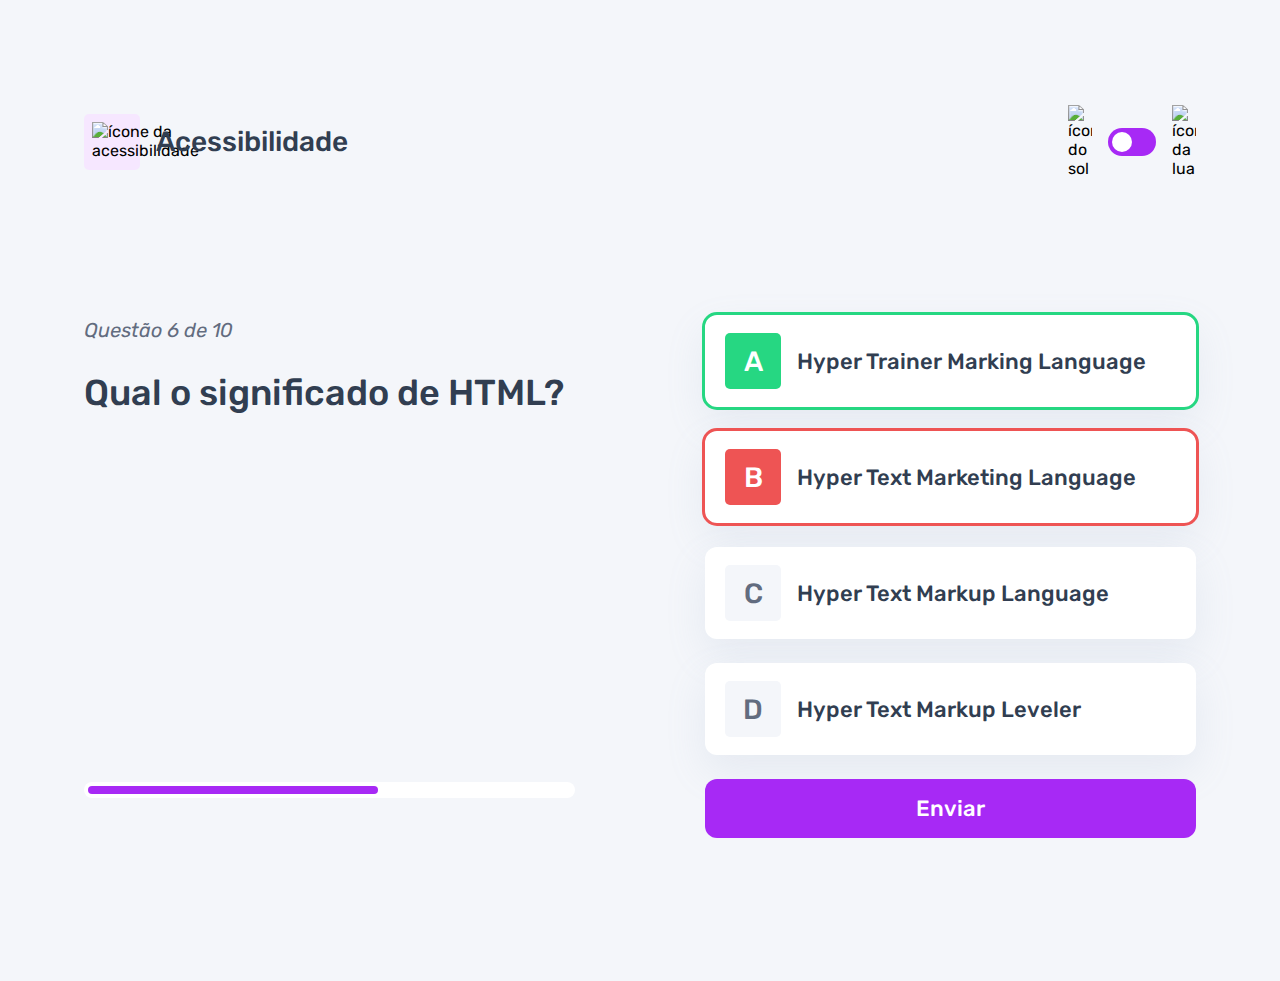
==== pages/quiz/quiz.html @ 1d3e14a3 "add a responsividade para o desktop" ====
<!DOCTYPE html>
<html lang="pt-BR">
<head>
    <meta charset="UTF-8">
    <meta name="viewport" content="width=device-width, initial-scale=1.0">
    <link rel="preconnect" href="https://fonts.googleapis.com">
    <link rel="preconnect" href="https://fonts.gstatic.com" crossorigin>
    <link href="https://fonts.googleapis.com/css2?family=Rubik:ital,wght@0,300..900;1,300..900&display=swap" rel="stylesheet">
    <link rel="stylesheet" href="quiz.css">
    <title>Quiz App</title>
</head>
<body class="">
    <header>
        <div class="assunto">
            <div class="assunto_icone">
                <img src="../../assets/images/icon-accessibility.svg" alt="ícone da acessibilidade">
            </div>

            <h1>Acessibilidade</h1>
        </div>

        <div class="tema">
            <img src="../../assets/images/icon-sun-dark.svg" alt="ícone do sol">

            <button>
                <div></div>
            </button>

            <img src="../../assets/images/icon-moon-dark.svg" alt="ícone da lua">
        </div>
    </header>

    <main>
        <section class="pergunta">
        <div>
            <p>Questão 6 de 10</p>

            <h2>Qual o significado de HTML?</h2>
        </div>
            <div class="barra_progresso">
                <div></div>
            </div>
        </section>

        <section class="alternativas">
            <form action="">
                <label for="alternativa_a" id="correta">
                    <input type="radio" id="alternativa_a" name="alternativa">

                    <div>
                        <span>A</span>
                        Hyper Trainer Marking Language
                    </div>
                </label>

                <label for="alternativa_b" id="errada">
                    <input type="radio" id="alternativa_b" name="alternativa">

                    <div>
                        <span>B</span>
                        Hyper Text Marketing Language
                    </div>
                </label> 
                

                <label for="alternativa_c">
                    <input type="radio" id="alternativa_c" name="alternativa">

                    <div>
                        <span>C</span>
                        Hyper Text Markup Language
                    </div>
                </label>


                <label for="alternativa_d">
                    <input type="radio" id="alternativa_d" name="alternativa">

                    <div>
                        <span>D</span>
                        Hyper Text Markup Leveler
                    </div>
                </label>
            </form>

            <button>Enviar</button>
        </section>
    </main>
</body>
</html>
---- pages/quiz/quiz.css ----
/*ESTE É O QUIZ CSS*/

*{
    margin: 0;
    padding: 0;
    box-sizing: border-box;
    font-family: "Rubik", sans-serif;
    -webkit-font-smoothing: antialiased;
}

:root{
    --bg-color: #f4f6fa;
    --purple: #a729f5;
    --white: #fff;
    --primary-text-color: #313e51;
    --secondary-text-color: #626c7f;
    --button-bg: #fff;
    --shadow: 0px 16px 40px 0px rgba(143, 160, 193, 0.14);
    --bg-html: #fff1e9;
    --bg-css: #e0fdef;
    --bg-js: #ebf0ff;
    --bg-acess: #f6e7ff;
    --green: #26d782;
    --red: #ee5454;
    --bg-mobile: url(../../assets/images/pattern-background-mobile-light.svg);
    --bg-desktop: url(../../assets/images/pattern-background-desktop-light.svg);
}

body.escuro{
    --bg-color: #313e51;
    --bg-mobile: url(../../assets/images/pattern-background-mobile-dark.svg);
    --bg-desktop: url(../../assets/images/pattern-background-desktop-dark.svg);
    --primary-text-color: #fff; 
    --secondary-text-color: #abc1e1;
    --button-bg: #3b4d66;
    --shadow: 0px 16px 40px 0px rgba(49, 62, 81, 0.14);
}

body{
    height: 100svh;
    background: var(--bg-mobile) var(--bg-color);
    background-repeat: no-repeat;
    background-size: cover;
}

header{
    display: flex;
    justify-content: space-between;
    padding: 16px 24px;
}

.assunto{
    display: flex;
    align-items: center;
    gap: 16px;
}

.assunto_icone{
    background: var(--bg-acess);
    width: 40px;
    height: 40px;
    padding: 5px;
    border-radius: 5px;
}

.assunto_icone img{
    width: 100%;
}

.assunto h1{
    font-size: 18px;
    font-weight: 500;
    color: var(--primary-text-color);
}

.tema{
    padding: 8px 0;
    display: flex;
    align-items: center;
    gap: 8px; 
}

.tema img{
    width: 16px;
}

.tema button{
    height: 20px;
    width: 32px;
    background: var(--purple);
    border: 0;
    border-radius: 999px;
    padding: 4px;
}

.tema button div{
    background: var(--white);
    width: 12px;
    height: 12px;
    border-radius: 999px;
}

main{
    padding: 32px 24px;
}

.pergunta{
    margin-bottom: 40px;
}

.pergunta p{
    font-style: italic;
    font-size: 14px;
    color: var(--secondary-text-color);
    margin-bottom: 12px;
}

.pergunta h2{
    font-size: 20px;
    font-weight: 500;
    color: var(--primary-text-color);
    line-height: 24px;
    margin-bottom: 24px;
}

.barra_progresso{
    background: var(--button-bg);
    height: 16px;
    padding: 4px;
    border-radius: 999px;
}

.barra_progresso div{
    height: 100%;
    width: 60%;
    background: var(--purple);
    border-radius: 999px;
}

.alternativas form{
    display: flex;
    flex-direction: column;
    gap: 12px;
    margin-bottom: 12px;
}

.alternativas label{ 
    display: block;
    background: var(--button-bg);
    padding: 12px;
    font-size: 18px;
    font-weight: 500;
    border-radius: 12px;
    box-shadow: var(--shadow);
    color: var(--primary-text-color);
}

.alternativas label:has(input:checked){
    outline: 3px solid var(--purple);

    & span{
        background: var(--purple);
        color: var(--white);
    }
}

.alternativas label#correta{
    outline: 3px solid var(--green);

    & span{
        background: var(--green);
        color: var(--white);
    }
}

.alternativas label#errada{
    outline: 3px solid var(--red);

    & span{
        background: var(--red);
        color: var(--white);
    }
}

.alternativas input{
    display: none;
}

.alternativas div{
    display: flex;
    align-items: center;
    gap: 16px;
}

.alternativas div span{
    display: block;
    width: 40px;
    height: 40px;
    background: var(--bg-color);
    color: var(--secondary-text-color);

    display: flex;
    align-items: center;
    justify-content: center;
    border-radius: 5px;
    flex-shrink: 0;
}

.alternativas button{
    padding: 16px;
    border-radius: 12px;
    border: none;
    background: var(--purple);
    color: var(--white);
    width: 100%;

    font-size: 18px;
    font-weight: 500;
}



@media(min-width: 1100px){
    header{
        margin-block: 81px;
        max-width: 1160px;
        margin-inline: auto;
    }

    .assunto_icone{
        width: 56px;
        height: 56px;
        padding: 8px;
    }

    .assunto h1{
        font-size: 28px;
    }

    .tema{
        gap: 16px;
    }

    .tema img{
        width: 24px;

    }

    .tema button{
        width: 48px;
        height: 28px;
    }

    .tema button div{
        width: 20px;
        height: 20px;
    }

    main{
        max-width: 1160px;
        margin-inline: auto;
        gap: 130px;
        display: flex;
    }

    section{
        width: 100%;
    }

    .pergunta{
        display: flex;
        flex-direction: column;
        justify-content: space-between;
    }

    .pergunta p{
        font-size: 20px;
        line-height: 30px;
        margin-bottom: 27px;
    }

    .pergunta h2{
        font-size: 36px;
        line-height: 42px;
    }

    .alternativas form{
        gap: 24px;
        margin-bottom: 24px;
    }

    .alternativas label{
        font-size: 22px;
        padding: 18px 20px;
    }

    .alternativas div{
    }

    .alternativas div span{
        width: 56px;
        height: 56px;
        font-size: 28px;
    }

    .alternativas button{
        font-size: 22px;
    }
}
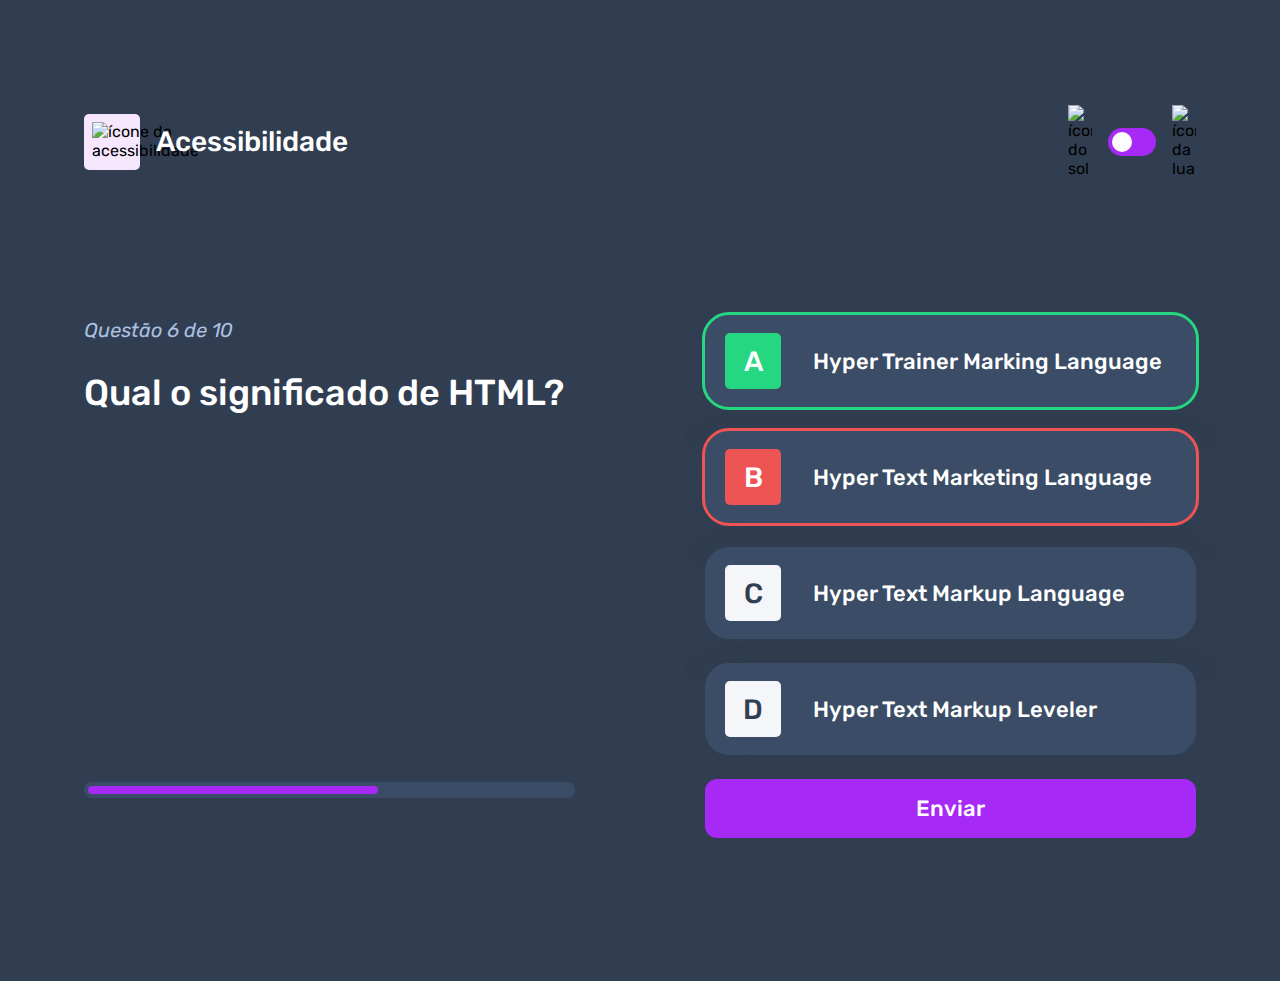
==== commit 594e614e: "ajuste das cores no dark" ====
--- a/pages/quiz/quiz.html
+++ b/pages/quiz/quiz.html
@@ -9,7 +9,7 @@
     <link rel="stylesheet" href="quiz.css">
     <title>Quiz App</title>
 </head>
-<body class="">
+<body class="escuro">
     <header>
         <div class="assunto">
             <div class="assunto_icone">
--- a/pages/quiz/quiz.css
+++ b/pages/quiz/quiz.css
@@ -10,7 +10,10 @@
 
 :root{
     --bg-color: #f4f6fa;
+    --bg-span: #f4f6fa;
+    --color-span: #626c7f;
     --purple: #a729f5;
+    --purple-hover: rgba(167, 41, 245, 0.7);
     --white: #fff;
     --primary-text-color: #313e51;
     --secondary-text-color: #626c7f;
@@ -28,6 +31,7 @@
 
 body.escuro{
     --bg-color: #313e51;
+    --color-span: #313e51;
     --bg-mobile: url(../../assets/images/pattern-background-mobile-dark.svg);
     --bg-desktop: url(../../assets/images/pattern-background-desktop-dark.svg);
     --primary-text-color: #fff; 
@@ -153,6 +157,14 @@
     border-radius: 12px;
     box-shadow: var(--shadow);
     color: var(--primary-text-color);
+    cursor: pointer;
+}
+
+.alternativas label:hover{
+    & span{
+        background: var(--bg-acess);
+        color: var(--purple);
+    }
 }
 
 .alternativas label:has(input:checked){
@@ -196,13 +208,13 @@
     display: block;
     width: 40px;
     height: 40px;
-    background: var(--bg-color);
-    color: var(--secondary-text-color);
+    background: var(--bg-span);
+    border-radius: 5px;
+    color: var(--color-span);
 
     display: flex;
     align-items: center;
     justify-content: center;
-    border-radius: 5px;
     flex-shrink: 0;
 }
 
@@ -218,6 +230,12 @@
     font-weight: 500;
 }
 
+.alternativas button:hover{
+    background: var(--purple-hover);
+    cursor: pointer;
+    transition: background 0.3s;
+}
+
 
 
 @media(min-width: 1100px){
@@ -292,9 +310,11 @@
     .alternativas label{
         font-size: 22px;
         padding: 18px 20px;
+        border-radius: 24px;
     }
 
     .alternativas div{
+        gap: 32px;
     }
 
     .alternativas div span{
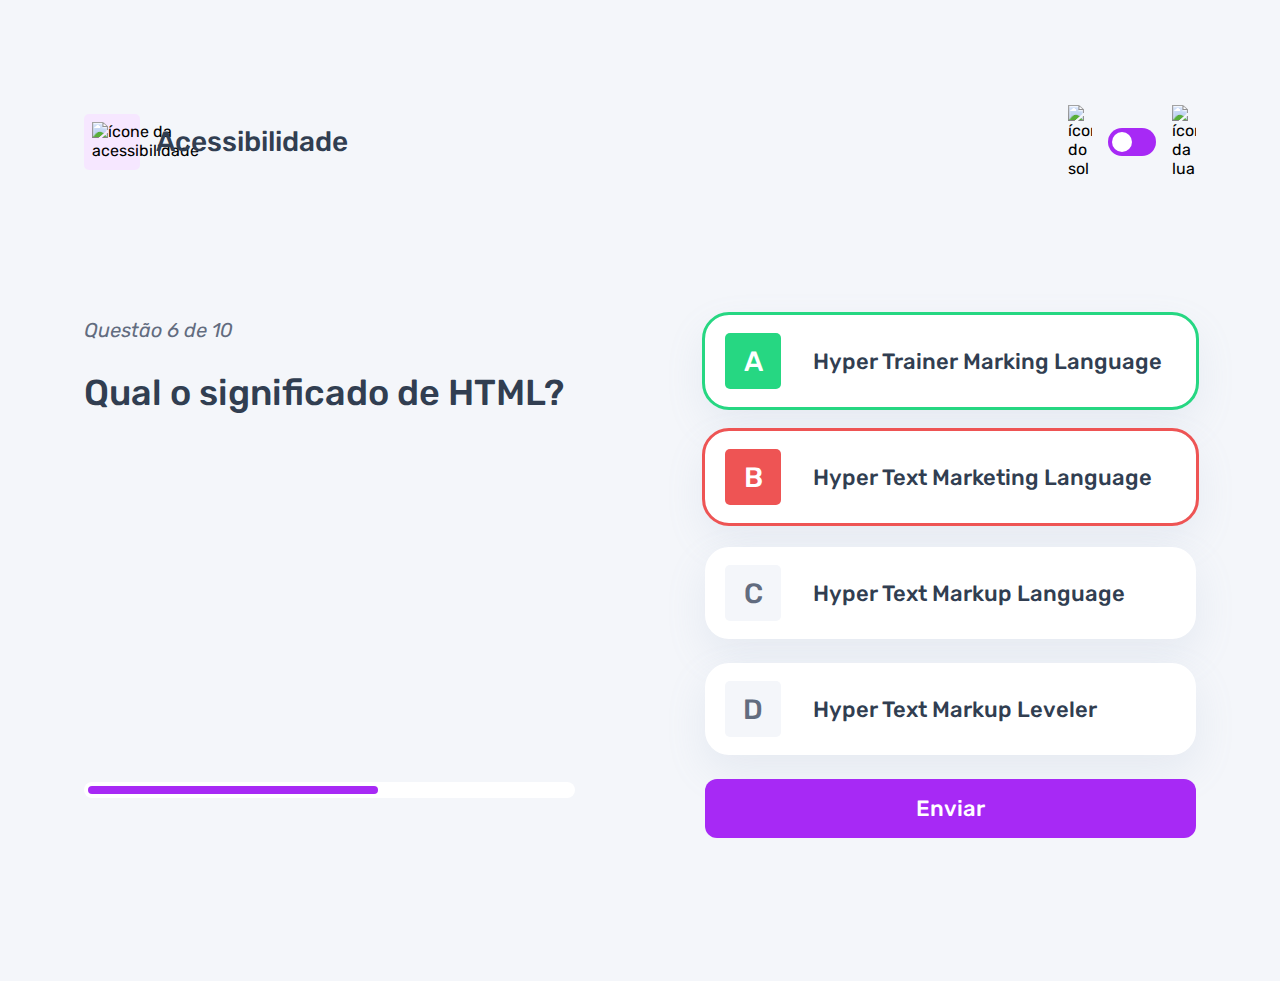
==== commit c99de699: "Ajuste fundo  para o desktop no quizhtml" ====
--- a/pages/quiz/quiz.html
+++ b/pages/quiz/quiz.html
@@ -9,7 +9,7 @@
     <link rel="stylesheet" href="quiz.css">
     <title>Quiz App</title>
 </head>
-<body class="escuro">
+<body class="">
     <header>
         <div class="assunto">
             <div class="assunto_icone">
--- a/pages/quiz/quiz.css
+++ b/pages/quiz/quiz.css
@@ -239,6 +239,12 @@
 
 
 @media(min-width: 1100px){
+    body{
+        background: var(--bg-desktop) var(--bg-color) ;
+        background-size: cover;
+        background-repeat: no-repeat;
+    }
+
     header{
         margin-block: 81px;
         max-width: 1160px;
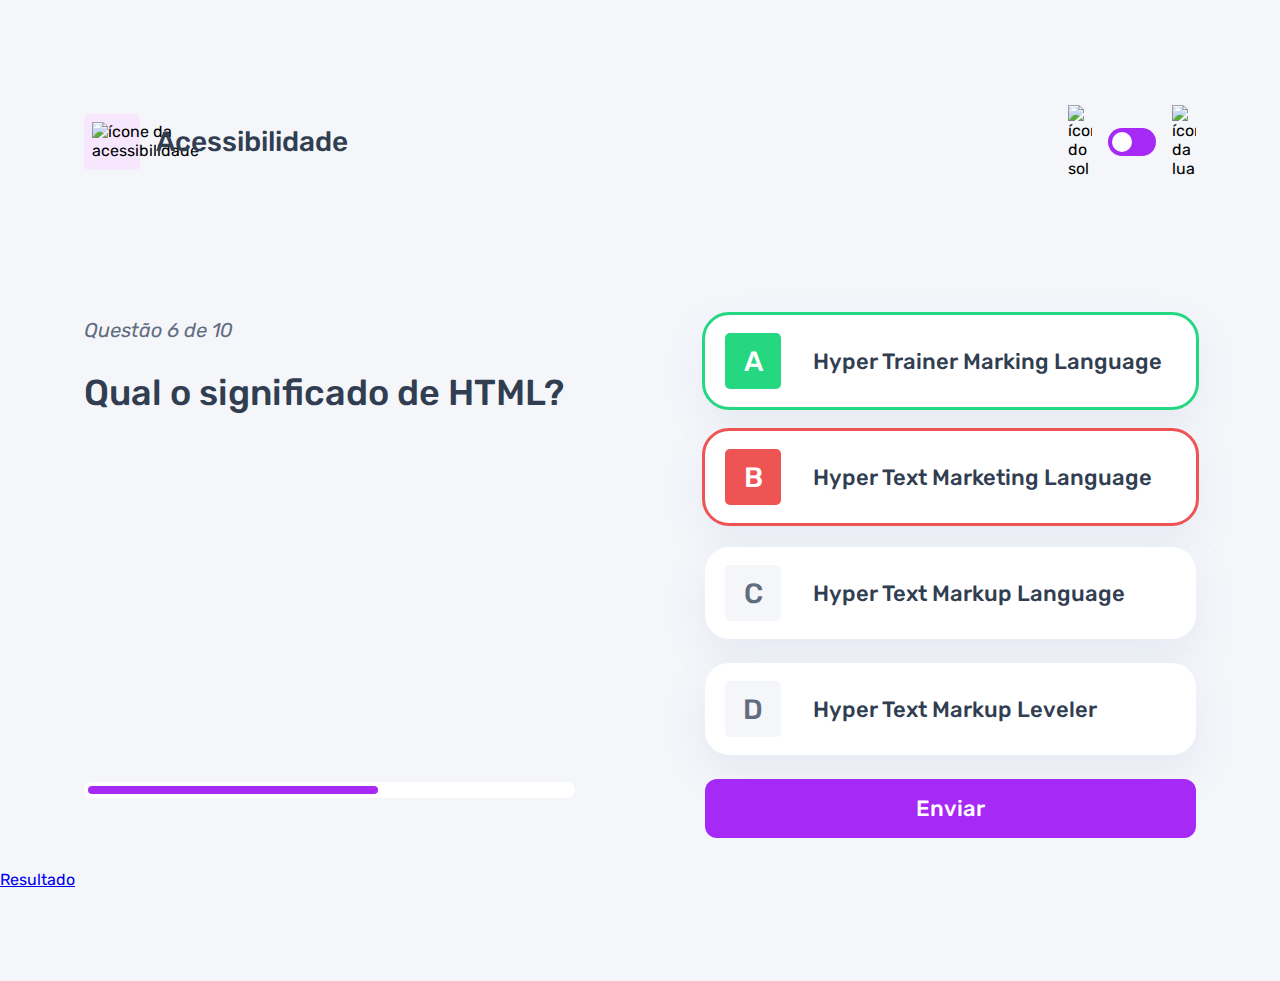
==== commit 329b6bcc: "Add do header no resultado.html" ====
--- a/pages/quiz/quiz.html
+++ b/pages/quiz/quiz.html
@@ -86,6 +86,8 @@
             <button>Enviar</button>
         </section>
     </main>
+
+    <a href="../resultado/resultado.html">Resultado</a>
 </body>
 </html>
 
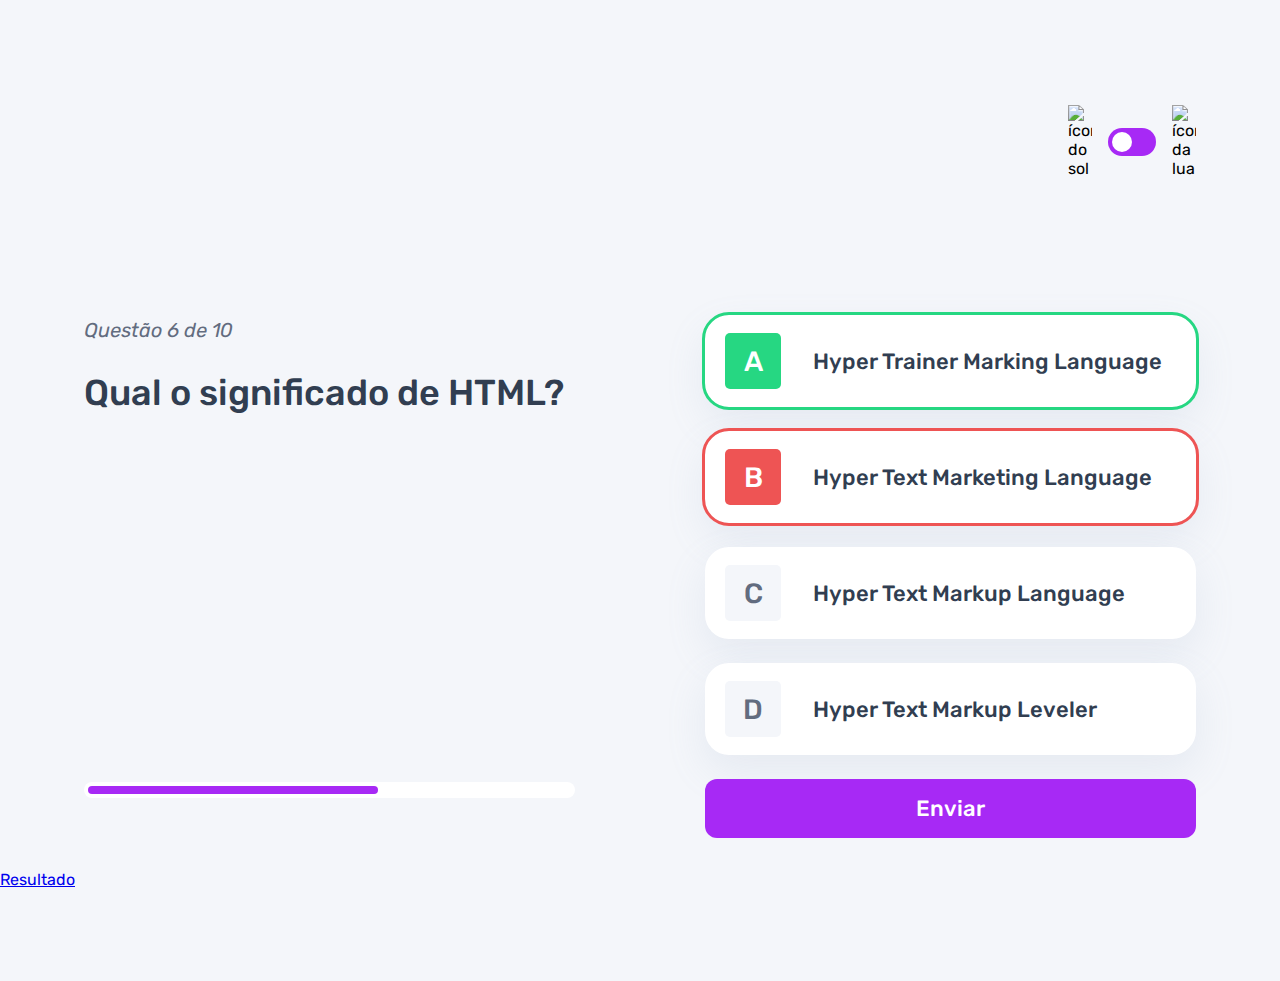
==== commit f0efae46: "alteração dinânmica do assunto da página" ====
--- a/pages/quiz/quiz.html
+++ b/pages/quiz/quiz.html
@@ -7,16 +7,17 @@
     <link rel="preconnect" href="https://fonts.gstatic.com" crossorigin>
     <link href="https://fonts.googleapis.com/css2?family=Rubik:ital,wght@0,300..900;1,300..900&display=swap" rel="stylesheet">
     <link rel="stylesheet" href="quiz.css">
+    <script src="./quiz.js" type="module" defer></script>
     <title>Quiz App</title>
 </head>
 <body class="">
     <header>
         <div class="assunto">
             <div class="assunto_icone">
-                <img src="../../assets/images/icon-accessibility.svg" alt="ícone da acessibilidade">
+                <img src="" alt="">
             </div>
 
-            <h1>Acessibilidade</h1>
+            <h1></h1>
         </div>
 
         <div class="tema">
--- a/pages/quiz/quiz.css
+++ b/pages/quiz/quiz.css
@@ -60,11 +60,26 @@
 }
 
 .assunto_icone{
-    background: var(--bg-acess);
     width: 40px;
     height: 40px;
     padding: 5px;
     border-radius: 5px;
+}
+
+.assunto_icone.html{
+    background: var(--bg-html);
+}
+
+.assunto_icone.css{
+    background: var(--bg-css);
+}
+
+.assunto_icone.javascript {
+    background: var(--bg-js);
+}
+
+.assunto_icone.acessibilidade{
+    background: var(--bg-acess);
 }
 
 .assunto_icone img{
@@ -95,6 +110,8 @@
     border: 0;
     border-radius: 999px;
     padding: 4px;
+    display: flex;
+    cursor: pointer;
 }
 
 .tema button div{
@@ -228,12 +245,12 @@
 
     font-size: 18px;
     font-weight: 500;
+    transition: background 0.3s;
 }
 
 .alternativas button:hover{
     background: var(--purple-hover);
     cursor: pointer;
-    transition: background 0.3s;
 }
 
 
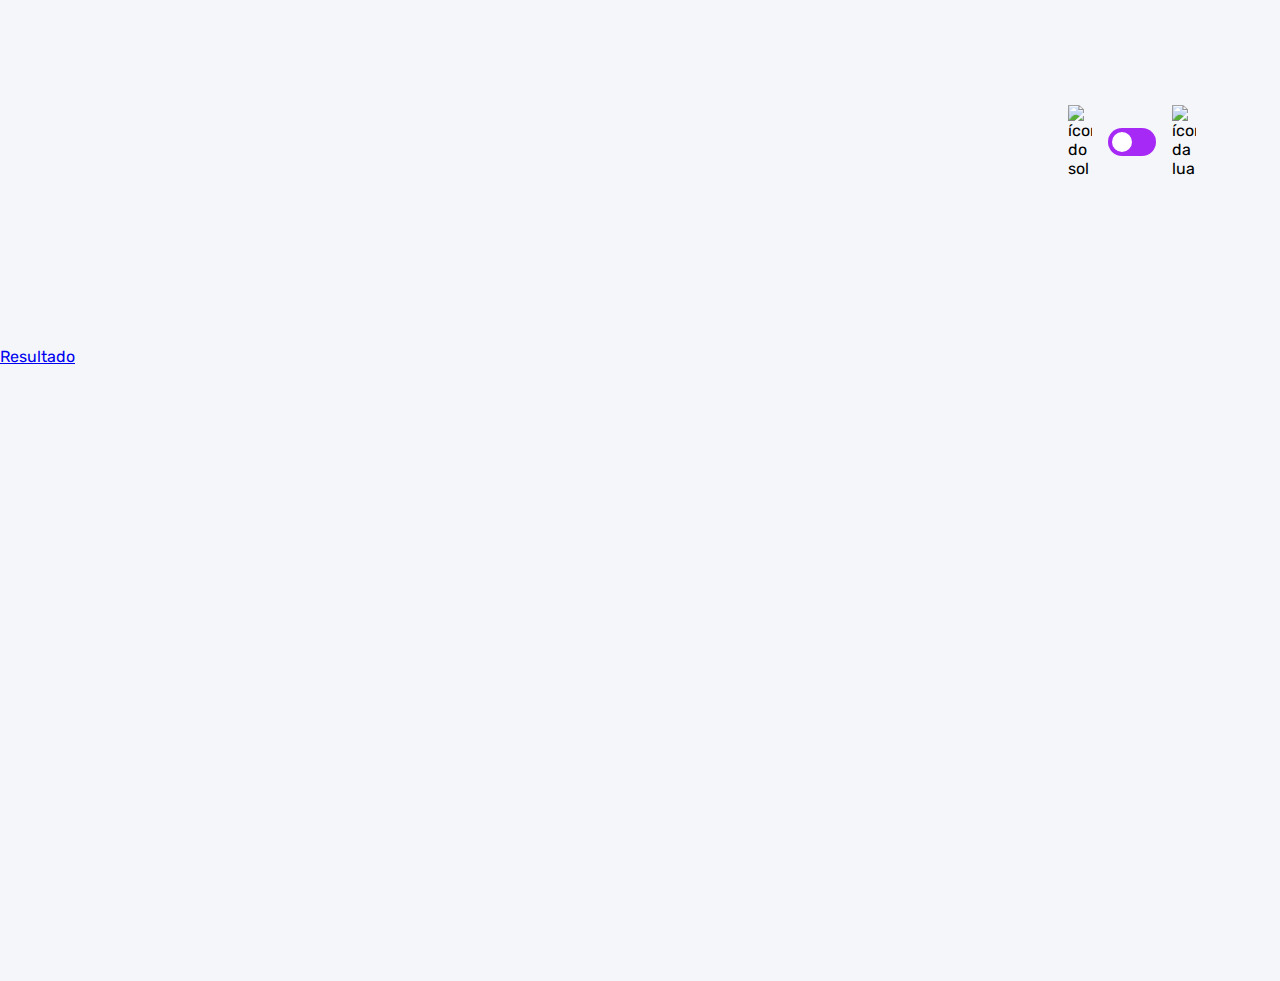
==== commit 696ee4e6: "add as funções de buscar e montar perguntas" ====
--- a/pages/quiz/quiz.html
+++ b/pages/quiz/quiz.html
@@ -32,60 +32,7 @@
     </header>
 
     <main>
-        <section class="pergunta">
-        <div>
-            <p>Questão 6 de 10</p>
-
-            <h2>Qual o significado de HTML?</h2>
-        </div>
-            <div class="barra_progresso">
-                <div></div>
-            </div>
-        </section>
-
-        <section class="alternativas">
-            <form action="">
-                <label for="alternativa_a" id="correta">
-                    <input type="radio" id="alternativa_a" name="alternativa">
-
-                    <div>
-                        <span>A</span>
-                        Hyper Trainer Marking Language
-                    </div>
-                </label>
-
-                <label for="alternativa_b" id="errada">
-                    <input type="radio" id="alternativa_b" name="alternativa">
-
-                    <div>
-                        <span>B</span>
-                        Hyper Text Marketing Language
-                    </div>
-                </label> 
-                
-
-                <label for="alternativa_c">
-                    <input type="radio" id="alternativa_c" name="alternativa">
-
-                    <div>
-                        <span>C</span>
-                        Hyper Text Markup Language
-                    </div>
-                </label>
-
-
-                <label for="alternativa_d">
-                    <input type="radio" id="alternativa_d" name="alternativa">
-
-                    <div>
-                        <span>D</span>
-                        Hyper Text Markup Leveler
-                    </div>
-                </label>
-            </form>
-
-            <button>Enviar</button>
-        </section>
+        
     </main>
 
     <a href="../resultado/resultado.html">Resultado</a>
--- a/pages/quiz/quiz.css
+++ b/pages/quiz/quiz.css
@@ -153,7 +153,6 @@
 
 .barra_progresso div{
     height: 100%;
-    width: 60%;
     background: var(--purple);
     border-radius: 999px;
 }
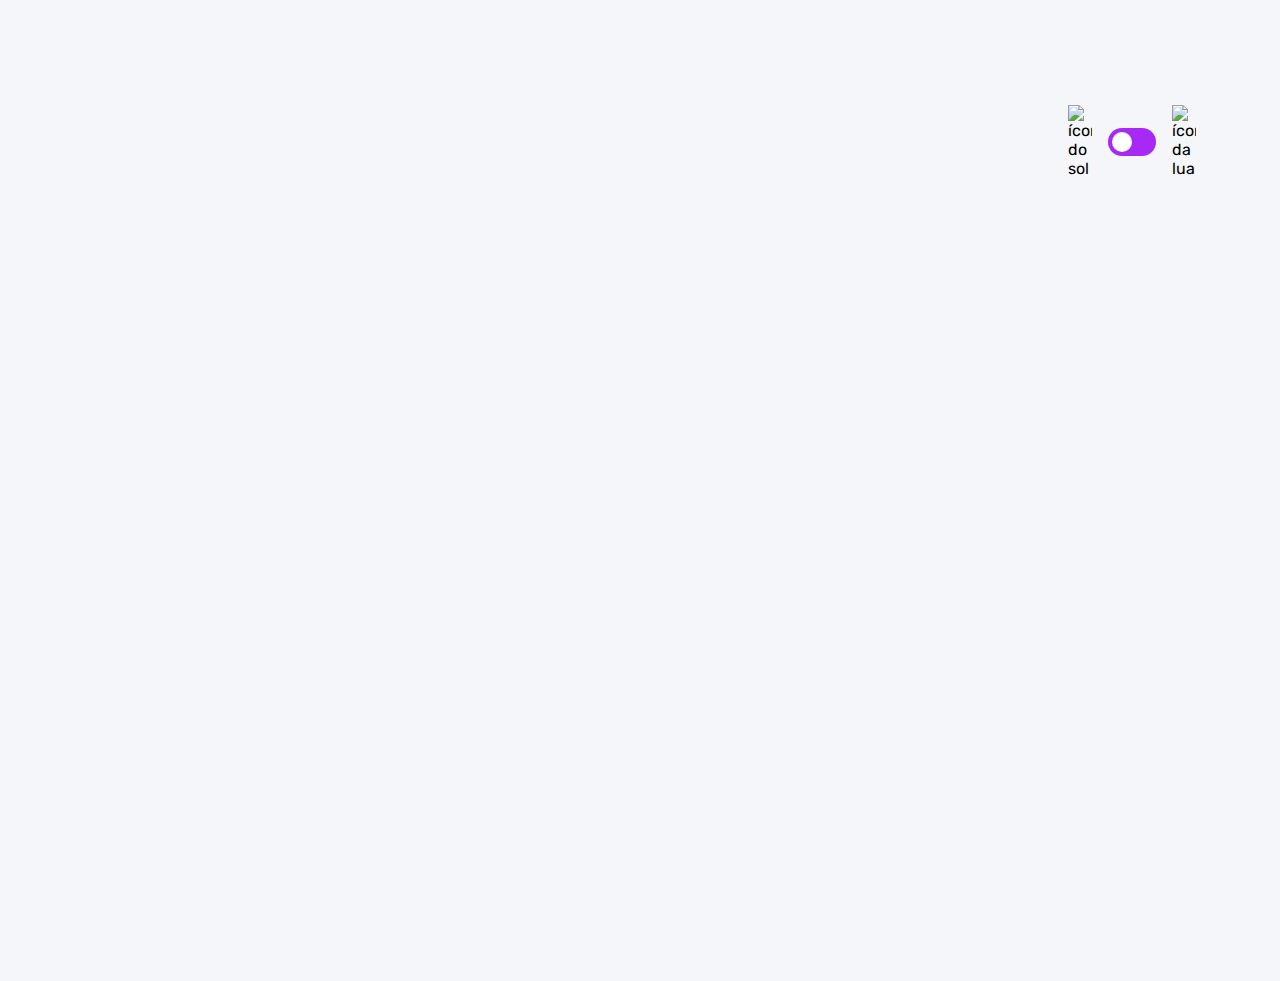
==== commit fc2768f2: "add a função de guardar resposta" ====
--- a/pages/quiz/quiz.html
+++ b/pages/quiz/quiz.html
@@ -34,8 +34,6 @@
     <main>
         
     </main>
-
-    <a href="../resultado/resultado.html">Resultado</a>
 </body>
 </html>
 
